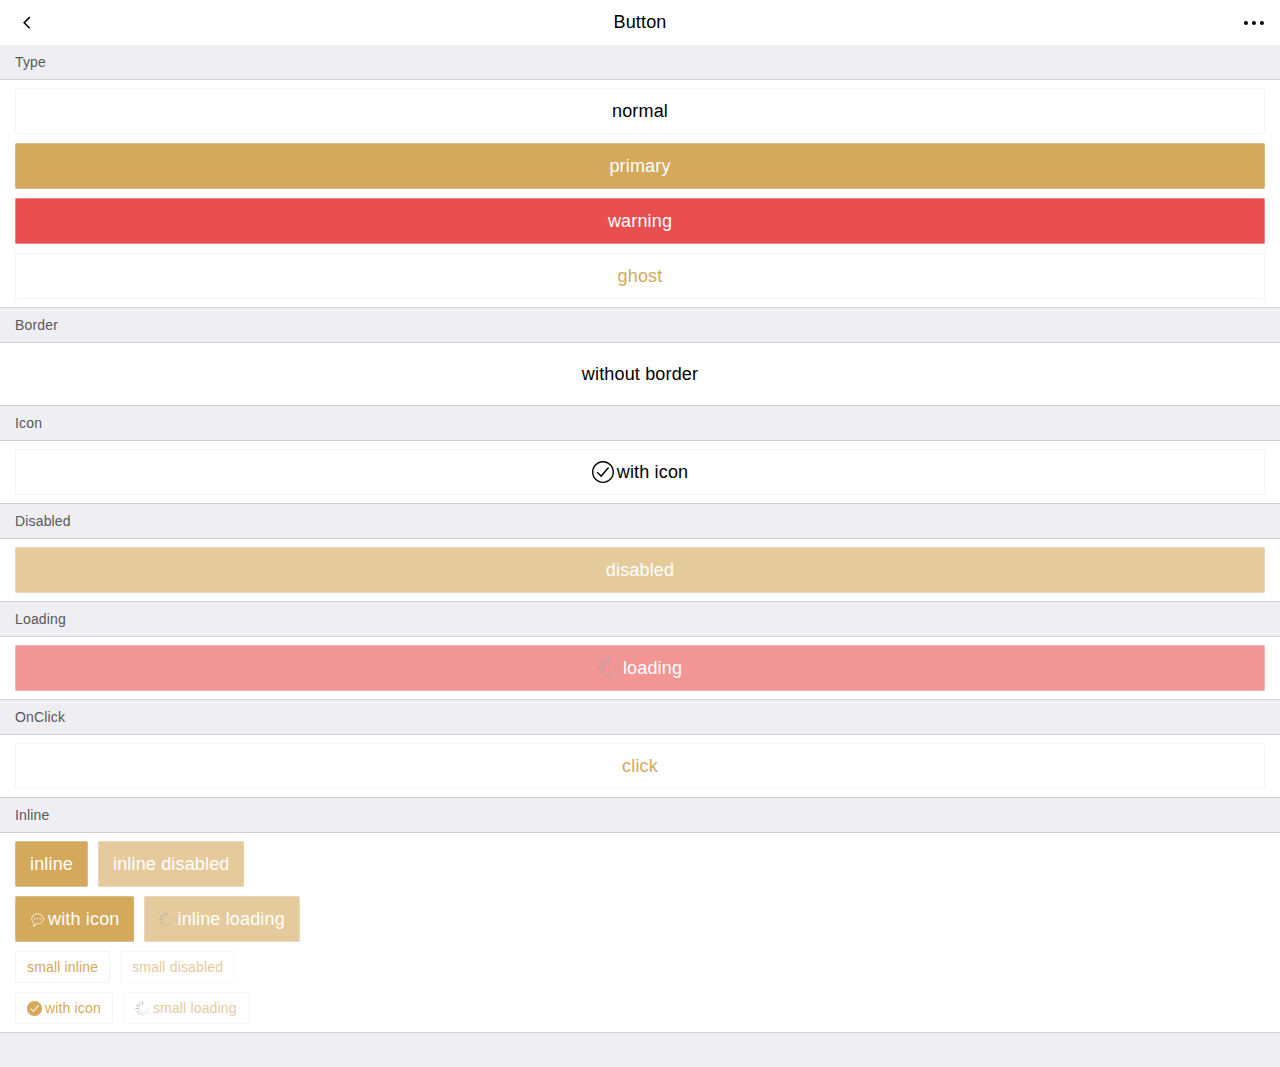
==== button.html @ b0b9eb9b "initial commit" ====
<!doctype html>
<html lang="en">
<head>
    <meta charset="UTF-8">
    <meta name="viewport"
          content="width=device-width,user-scalable=no,initial-scale=1,maximum-scale=1,minimum-scale=1,viewport-fit=cover">
    <meta http-equiv="X-UA-Compatible" content="ie=edge">
    <title>Document</title>
<link href="css/commons-1.0.css" rel="stylesheet"></head>
<body>
<div id="root"></div>
<script type="text/javascript" src="js/commons-1.0.js"></script><script type="text/javascript" src="js/button-1.0.js"></script></body>
</html>
---- css/commons-1.0.css ----
.btn-ghost.btn-active:before,.btn-ghost:before,.btn-primary.btn-active:before,.btn-primary:before,.btn-warning.btn-active:before,.btn-warning:before,.btn.btn-border:before{content:"";position:absolute;left:0;transform:scaleY(.5);-ms-transform:scaleY(.5);-moz-transform:scaleY(.5);-webkit-transform:scaleY(.5);-o-transform:scaleY(.5)}.btn{position:relative;display:block;-webkit-border-radius:2px;-moz-border-radius:2px;-ms-border-radius:2px;-o-border-radius:2px;border-radius:2px;height:46px;line-height:46px;font-size:18px;text-align:center;overflow:hidden;text-overflow:ellipsis;white-space:nowrap;color:#000;background-color:#fff;user-select:none;-webkit-user-select:none;-moz-user-select:none;-ms-user-select:none;-webkit-transition:background-color .36s cubic-bezier(.1,.09,.1,1);-moz-transition:background-color .36s cubic-bezier(.1,.09,.1,1);-o-transition:background-color .36s cubic-bezier(.1,.09,.1,1);transition:background-color .36s cubic-bezier(.1,.09,.1,1)}.btn,.btn.btn-border:before{-webkit-box-sizing:border-box;-moz-box-sizing:border-box;box-sizing:border-box}.btn.btn-border:before{top:0;width:200%;height:200%;border:1px solid #e0e0e0;-webkit-border-radius:2px;-moz-border-radius:2px;-ms-border-radius:2px;-o-border-radius:2px;border-radius:2px;transform:scale(.5);-ms-transform:scale(.5);-moz-transform:scale(.5);-webkit-transform:scale(.5);-o-transform:scale(.5);-webkit-transform-origin:0 0;-ms-transform-origin:0 0;transform-origin:0 0;pointer-events:none}.btn.btn-active{border-color:#e0e0e0;color:#000;background-color:#e0e0e0}.btn.btn-disabled{-webkit-opacity:.6;-moz-opacity:.6;opacity:.6;filter:alpha(opacity=60)}.btn.btn-icon,.btn.btn-loading{display:-webkit-box;display:-webkit-flex;display:-ms-flexbox;display:flex;-webkit-box-pack:center;-webkit-justify-content:center;-ms-flex-pack:center;justify-content:center;-webkit-align-items:center;-moz-align-items:center;-ms-align-items:center;-o-align-items:center;align-items:center}.btn.btn-icon .icon,.btn.btn-loading .icon{margin-right:3px}.btn.btn-icon .icon-loading,.btn.btn-loading .icon-loading{color:#000}.btn.btn-inline{padding:0 15px}.btn.btn-inline,.btn.btn-inline.btn-icon,.btn.btn-inline.btn-loading{display:-webkit-inline-box;display:-moz-inline-box;display:-ms-inline-flexbox;display:-webkit-inline-flex;display:inline-flex}.btn.btn-inline.btn-small{padding:0 12px;height:32px;line-height:32px;font-size:14px}.btn-primary{color:#fff;background-color:#d4a95b}.btn-primary:before{top:0;width:200%;height:200%;border:1px solid #d4a95b;-webkit-border-radius:2px;-moz-border-radius:2px;-ms-border-radius:2px;-o-border-radius:2px;border-radius:2px;transform:scale(.5);-ms-transform:scale(.5);-moz-transform:scale(.5);-webkit-transform:scale(.5);-o-transform:scale(.5);-webkit-transform-origin:0 0;-ms-transform-origin:0 0;transform-origin:0 0;-webkit-box-sizing:border-box;-moz-box-sizing:border-box;box-sizing:border-box;pointer-events:none}.btn-primary.btn-active{color:#fff;background-color:#e1c28b}.btn-primary.btn-active:before{top:0;width:200%;height:200%;border:1px solid #e1c28b;-webkit-border-radius:2px;-moz-border-radius:2px;-ms-border-radius:2px;-o-border-radius:2px;border-radius:2px;transform:scale(.5);-ms-transform:scale(.5);-moz-transform:scale(.5);-webkit-transform:scale(.5);-o-transform:scale(.5);-webkit-transform-origin:0 0;-ms-transform-origin:0 0;transform-origin:0 0;-webkit-box-sizing:border-box;-moz-box-sizing:border-box;box-sizing:border-box;pointer-events:none}.btn-primary.btn-loading .icon-loading{color:#fff}.btn-warning{color:#fff;background-color:#e94f4f}.btn-warning:before{top:0;width:200%;height:200%;border:1px solid #e94f4f;-webkit-border-radius:2px;-moz-border-radius:2px;-ms-border-radius:2px;-o-border-radius:2px;border-radius:2px;transform:scale(.5);-ms-transform:scale(.5);-moz-transform:scale(.5);-webkit-transform:scale(.5);-o-transform:scale(.5);-webkit-transform-origin:0 0;-ms-transform-origin:0 0;transform-origin:0 0;-webkit-box-sizing:border-box;-moz-box-sizing:border-box;box-sizing:border-box;pointer-events:none}.btn-warning.btn-active{color:#fff;background-color:#f08585}.btn-warning.btn-active:before{top:0;width:200%;height:200%;border:1px solid #f08585;-webkit-border-radius:2px;-moz-border-radius:2px;-ms-border-radius:2px;-o-border-radius:2px;border-radius:2px;transform:scale(.5);-ms-transform:scale(.5);-moz-transform:scale(.5);-webkit-transform:scale(.5);-o-transform:scale(.5);-webkit-transform-origin:0 0;-ms-transform-origin:0 0;transform-origin:0 0;-webkit-box-sizing:border-box;-moz-box-sizing:border-box;box-sizing:border-box;pointer-events:none}.btn-warning.btn-loading .icon-loading{color:#fff}.btn-ghost{color:#d4a95b;background-color:transparent}.btn-ghost:before{top:0;width:200%;height:200%;border:1px solid #d4a95b;-webkit-border-radius:2px;-moz-border-radius:2px;-ms-border-radius:2px;-o-border-radius:2px;border-radius:2px;transform:scale(.5);-ms-transform:scale(.5);-moz-transform:scale(.5);-webkit-transform:scale(.5);-o-transform:scale(.5);-webkit-transform-origin:0 0;-ms-transform-origin:0 0;transform-origin:0 0;-webkit-box-sizing:border-box;-moz-box-sizing:border-box;box-sizing:border-box;pointer-events:none}.btn-ghost.btn-active{color:#e1c28b;background-color:transparent}.btn-ghost.btn-active:before{top:0;width:200%;height:200%;border:1px solid #e1c28b;-webkit-border-radius:2px;-moz-border-radius:2px;-ms-border-radius:2px;-o-border-radius:2px;border-radius:2px;transform:scale(.5);-ms-transform:scale(.5);-moz-transform:scale(.5);-webkit-transform:scale(.5);-o-transform:scale(.5);-webkit-transform-origin:0 0;-ms-transform-origin:0 0;transform-origin:0 0;-webkit-box-sizing:border-box;-moz-box-sizing:border-box;box-sizing:border-box;pointer-events:none}.btn-ghost.btn-loading .icon-loading{color:#d4a95b}.icon{fill:currentColor}.icon-loading1{-webkit-animation:cirle-anim .8s linear infinite;-moz-animation:cirle-anim .8s linear infinite;-o-animation:cirle-anim .8s linear infinite;-ms-animation:cirle-anim .8s linear infinite;animation:cirle-anim .8s linear infinite}@-webkit-keyframes cirle-anim{to{transform:rotate(1turn)}}@-moz-keyframes cirle-anim{to{transform:rotate(1turn)}}@-o-keyframes cirle-anim{to{transform:rotate(1turn)}}@keyframes cirle-anim{to{transform:rotate(1turn)}}.icon-loading2{fill:#444;stroke:#69717d}.icon-xxs{width:15px;height:15px}.icon-xs{width:18px;height:18px}.icon-sm{width:20px;height:20px}.icon-md{width:22px;height:22px}.icon-lg{width:30px;height:30px}.wing-blank{padding:0 10px}.wing-blank.wing-blank-sm{padding:0 5px}.wing-blank.wing-blank-md{padding:0 10px}.wing-blank.wing-blank-lg{padding:0 15px}.white-space{height:9px}.white-space.white-space-xs{height:3px}.white-space.white-space-sm{height:6px}.white-space.white-space-md{height:9px}.white-space.white-space-lg{height:15px}.white-space.white-space-xl{height:21px}.navbar,.navbar-left,.navbar-right,.navbar-title{display:-webkit-box;display:-webkit-flex;display:-ms-flexbox;display:flex}.navbar{height:45px}.navbar .navbar-left,.navbar .navbar-right,.navbar .navbar-title{-webkit-box-flex:1;-webkit-flex:1;-ms-flex:1;flex:1;overflow:hidden;text-overflow:ellipsis;white-space:nowrap;-webkit-align-items:center;-moz-align-items:center;-ms-align-items:center;-o-align-items:center;align-items:center}.navbar .navbar-left,.navbar .navbar-right{font-size:15px}.navbar .navbar-left{padding-left:15px}.navbar .navbar-title{-webkit-box-pack:center;-webkit-justify-content:center;-ms-flex-pack:center;justify-content:center;font-size:18px}.navbar .navbar-right{padding-right:15px;-webkit-box-pack:end;-webkit-justify-content:flex-end;-ms-flex-pack:end;justify-content:flex-end}.navbar-light{background-color:#fff;color:#000}.navbar-dark{background-color:#d4a95b;color:#fff}.list .list-body .list-item .list-item-inline:after,.list .list-body .list-item:last-child .list-item-inline:after,.list .list-body:after,.list .list-body:before{content:"";position:absolute;left:0;transform:scaleY(.5);-ms-transform:scaleY(.5);-moz-transform:scaleY(.5);-webkit-transform:scaleY(.5);-o-transform:scaleY(.5)}.list .list-footer,.list .list-header{padding:0 15px;height:34px;line-height:34px;font-size:14px;text-align:left;color:#57575b}.list .list-body{position:relative;background-color:#fff}.list .list-body:before{top:0;bottom:auto}.list .list-body:after,.list .list-body:before{background-color:#a7a7aa;display:block;z-index:1;right:auto;width:100%;height:1px;-webkit-transform-origin:0 0;-ms-transform-origin:0 0;transform-origin:0 0}.list .list-body:after{top:auto;bottom:0}.list .list-body .list-item{padding-left:15px;min-height:42px;-webkit-transition:background-color .36s cubic-bezier(.1,.09,.1,1);-moz-transition:background-color .36s cubic-bezier(.1,.09,.1,1);-o-transition:background-color .36s cubic-bezier(.1,.09,.1,1);transition:background-color .36s cubic-bezier(.1,.09,.1,1)}.list .list-body .list-item,.list .list-body .list-item .list-item-icon,.list .list-body .list-item .list-item-inline,.list .list-body .list-item .list-item-thumb{display:-webkit-box;display:-webkit-flex;display:-ms-flexbox;display:flex}.list .list-body .list-item .list-item-icon,.list .list-body .list-item .list-item-thumb{-webkit-align-items:center;-moz-align-items:center;-ms-align-items:center;-o-align-items:center;align-items:center;margin-right:15px;vertical-align:middle}.list .list-body .list-item .list-item-thumb img{width:22px;height:22px}.list .list-body .list-item .list-item-inline{position:relative;-webkit-box-flex:1;-webkit-flex:1;-ms-flex:1;flex:1;-webkit-align-items:center;-moz-align-items:center;-ms-align-items:center;-o-align-items:center;align-items:center;padding-right:15px}.list .list-body .list-item .list-item-inline:after{background-color:#a7a7aa;display:block;z-index:1;top:auto;right:auto;bottom:0;width:100%;height:1px;-webkit-transform-origin:0 0;-ms-transform-origin:0 0;transform-origin:0 0}.list .list-body .list-item .list-item-inline .list-item-content,.list .list-body .list-item .list-item-inline .list-item-extra{display:-webkit-box;display:-webkit-flex;display:-ms-flexbox;display:flex;-webkit-box-flex:1;-webkit-flex:1;-ms-flex:1;flex:1;-webkit-align-items:center;-moz-align-items:center;-ms-align-items:center;-o-align-items:center;align-items:center;padding:6px 0;width:0;overflow:hidden;text-overflow:ellipsis;white-space:nowrap}.list .list-body .list-item .list-item-inline .list-item-extra{-webkit-box-pack:end;-webkit-justify-content:flex-end;-ms-flex-pack:end;justify-content:flex-end;color:#888}.list .list-body .list-item .list-item-inline.list-item-wrap .list-item-content,.list .list-body .list-item .list-item-inline.list-item-wrap .list-item-extra{padding:12px 0;white-space:normal}.list .list-body .list-item:last-child .list-item-inline:after{background-color:transparent;display:block;z-index:1;top:auto;right:auto;bottom:0;width:100%;height:1px;-webkit-transform-origin:0 0;-ms-transform-origin:0 0;transform-origin:0 0}.list .list-body .list-item.list-item-active{background-color:#e0e0e0}.search-bar{position:relative;z-index:3;display:-webkit-box;display:-webkit-flex;display:-ms-flexbox;display:flex;-webkit-align-items:center;-moz-align-items:center;-ms-align-items:center;-o-align-items:center;align-items:center;padding:0 15px;width:100%;height:44px;overflow:hidden;-webkit-box-sizing:border-box;-moz-box-sizing:border-box;box-sizing:border-box;-webkit-transition:background-color .36s cubic-bezier(.1,.09,.1,1);-moz-transition:background-color .36s cubic-bezier(.1,.09,.1,1);-o-transition:background-color .36s cubic-bezier(.1,.09,.1,1);transition:background-color .36s cubic-bezier(.1,.09,.1,1)}.search-bar.search-bar-active.search-bar-alpha{background-color:hsla(0,0%,100%,.7)}.search-bar.search-bar-blur{backdrop-filter:blur(4px);-webkit-backdrop-filter:blur(4px)}.search-bar.search-bar-disabled{-webkit-opacity:.6;-moz-opacity:.6;opacity:.6;filter:alpha(opacity=60)}.search-bar .search-bar-input{position:relative;-webkit-box-flex:1;-webkit-flex:1;-ms-flex:1;flex:1;-webkit-border-radius:5px;-moz-border-radius:5px;-ms-border-radius:5px;-o-border-radius:5px;border-radius:5px;height:32px;line-height:32px;background-color:#e5e6e9;-webkit-transition:background-color .36s cubic-bezier(.1,.09,.1,1);-moz-transition:background-color .36s cubic-bezier(.1,.09,.1,1);-o-transition:background-color .36s cubic-bezier(.1,.09,.1,1);transition:background-color .36s cubic-bezier(.1,.09,.1,1)}.search-bar .search-bar-input.search-bar-input-active{background-color:#fff}.search-bar .search-bar-input .search-bar-clear,.search-bar .search-bar-input .search-bar-icon{position:absolute;top:0;padding:0 4px;height:100%}.search-bar .search-bar-input .search-bar-icon{left:0}.search-bar .search-bar-input .search-bar-clear{right:0}.search-bar .search-bar-input .search-bar-value{position:absolute;top:0;left:0;padding:0 26px;width:100%;height:100%;background:none}.search-bar .search-bar-input .search-bar-value::placeholder{font-size:15px;text-align:left;color:#8d8c91;background:none}.search-bar .search-bar-input .search-bar-value::-webkit-search-cancel-button{-webkit-appearance:none}.search-bar .search-bar-input .search-bar-clear{transform:scale(0);-ms-transform:scale(0);-moz-transform:scale(0);-webkit-transform:scale(0);-o-transform:scale(0);-webkit-transition:transform .36s cubic-bezier(.1,.09,.1,1);-moz-transition:transform .36s cubic-bezier(.1,.09,.1,1);-o-transition:transform .36s cubic-bezier(.1,.09,.1,1);transition:transform .36s cubic-bezier(.1,.09,.1,1)}.search-bar .search-bar-input .search-bar-clear.search-bar-clear-show{transform:none;-ms-transform:none;-moz-transform:none;-webkit-transform:none;-o-transform:none}.search-bar .search-bar-cancel{margin-left:15px;height:32px;line-height:32px;font-size:17px;-webkit-opacity:0;-moz-opacity:0;opacity:0;filter:alpha(opacity=0);transform:scale(.9);-ms-transform:scale(.9);-moz-transform:scale(.9);-webkit-transform:scale(.9);-o-transform:scale(.9)}.search-bar .search-bar-cancel.search-bar-cancel-show{-webkit-opacity:1;-moz-opacity:1;opacity:1;filter:alpha(opacity=100)}.search-bar .search-bar-cancel.search-bar-cancel-animate{-webkit-transition:margin-right .36s cubic-bezier(.1,.09,.1,1),opacity .36s cubic-bezier(.1,.09,.1,1),transform .36s cubic-bezier(.1,.09,.1,1);-moz-transition:margin-right .36s cubic-bezier(.1,.09,.1,1),opacity .36s cubic-bezier(.1,.09,.1,1),transform .36s cubic-bezier(.1,.09,.1,1);-o-transition:margin-right .36s cubic-bezier(.1,.09,.1,1),opacity .36s cubic-bezier(.1,.09,.1,1),transform .36s cubic-bezier(.1,.09,.1,1);transition:margin-right .36s cubic-bezier(.1,.09,.1,1),opacity .36s cubic-bezier(.1,.09,.1,1),transform .36s cubic-bezier(.1,.09,.1,1)}.search-bar .search-bar-cancel.search-bar-cancel-active{transform:scale(1);-ms-transform:scale(1);-moz-transform:scale(1);-webkit-transform:scale(1);-o-transform:scale(1);-webkit-opacity:.4;-moz-opacity:.4;opacity:.4;filter:alpha(opacity=40)}.badge{display:inline-block;line-height:0}.badge.badge-corner{position:relative}.badge .badge-num{position:relative;top:auto;display:block;z-index:1;padding:2px 4px;-webkit-border-radius:10px;-moz-border-radius:10px;-ms-border-radius:10px;-o-border-radius:10px;border-radius:10px;min-width:12px;height:16px;line-height:16px;text-align:center;color:#fff;box-shadow:0 0 1px #333}.badge .badge-num.badge-num-dot{transform:scale(.5);-ms-transform:scale(.5);-moz-transform:scale(.5);-webkit-transform:scale(.5);-o-transform:scale(.5)}.badge .badge-num.badge-num-corner{position:absolute;top:0;right:0;padding:2px 4px;-webkit-border-radius:9px;-moz-border-radius:9px;-ms-border-radius:9px;-o-border-radius:9px;border-radius:9px;min-width:8px;height:12px;line-height:12px;transform:translate(50%,-50%);-ms-transform:translate(50%,-50%);-moz-transform:translate(50%,-50%);-webkit-transform:translate(50%,-50%);-o-transform:translate(50%,-50%)}.badge .badge-num.badge-num-corner.badge-num-dot{transform:translate(50%,-50%) scale(.5);-ms-transform:translate(50%,-50%) scale(.5);-moz-transform:translate(50%,-50%) scale(.5);-webkit-transform:translate(50%,-50%) scale(.5);-o-transform:translate(50%,-50%) scale(.5)}

/*! normalize.css v8.0.1 | MIT License | github.com/necolas/normalize.css */html{line-height:1.15;-webkit-text-size-adjust:100%}body{margin:0}main{display:block}h1{font-size:2em;margin:.67em 0}hr{box-sizing:content-box;height:0;overflow:visible}pre{font-family:monospace,monospace;font-size:1em}a{background-color:transparent}abbr[title]{border-bottom:none;text-decoration:underline;text-decoration:underline dotted}b,strong{font-weight:bolder}code,kbd,samp{font-family:monospace,monospace;font-size:1em}small{font-size:80%}sub,sup{font-size:75%;line-height:0;position:relative;vertical-align:baseline}sub{bottom:-.25em}sup{top:-.5em}img{border-style:none}button,input,optgroup,select,textarea{font-family:inherit;font-size:100%;line-height:1.15;margin:0}button,input{overflow:visible}button,select{text-transform:none;margin:0;padding:0;border:1px solid transparent;outline:none}[type=button],[type=reset],[type=submit],button{-webkit-appearance:button}[type=button]::-moz-focus-inner,[type=reset]::-moz-focus-inner,[type=submit]::-moz-focus-inner,button::-moz-focus-inner{border-style:none;padding:0}[type=button]:-moz-focusring,[type=reset]:-moz-focusring,[type=submit]:-moz-focusring,button:-moz-focusring{outline:1px dotted ButtonText}fieldset{padding:.35em .75em .625em}legend{box-sizing:border-box;color:inherit;display:table;max-width:100%;padding:0;white-space:normal}progress{vertical-align:baseline}textarea{overflow:auto}[type=checkbox],[type=radio]{box-sizing:border-box;padding:0}[type=number]::-webkit-inner-spin-button,[type=number]::-webkit-outer-spin-button{height:auto}[type=search]{-webkit-appearance:textfield;outline-offset:-2px}[type=search]::-webkit-search-decoration{-webkit-appearance:none}::-webkit-file-upload-button{-webkit-appearance:button;font:inherit}details{display:block}summary{display:list-item}[hidden],template{display:none}body{background-color:#efeff3;font-family:Helvetica,SF Pro SC,HanHei SC,SF Pro Text,Myriad Set Pro,SF Pro Icons,PingFang SC,Helvetica Neue,Arial,sans-serif;letter-spacing:.01em}a{text-decoration:none;color:#000}*,:after,:before{-webkit-tap-highlight-color:rgba(0,0,0,0)}:focus{outline:none}input{border:none}.body-fix{position:fixed;top:0;right:0;left:0;bottom:0;overflow:hidden}
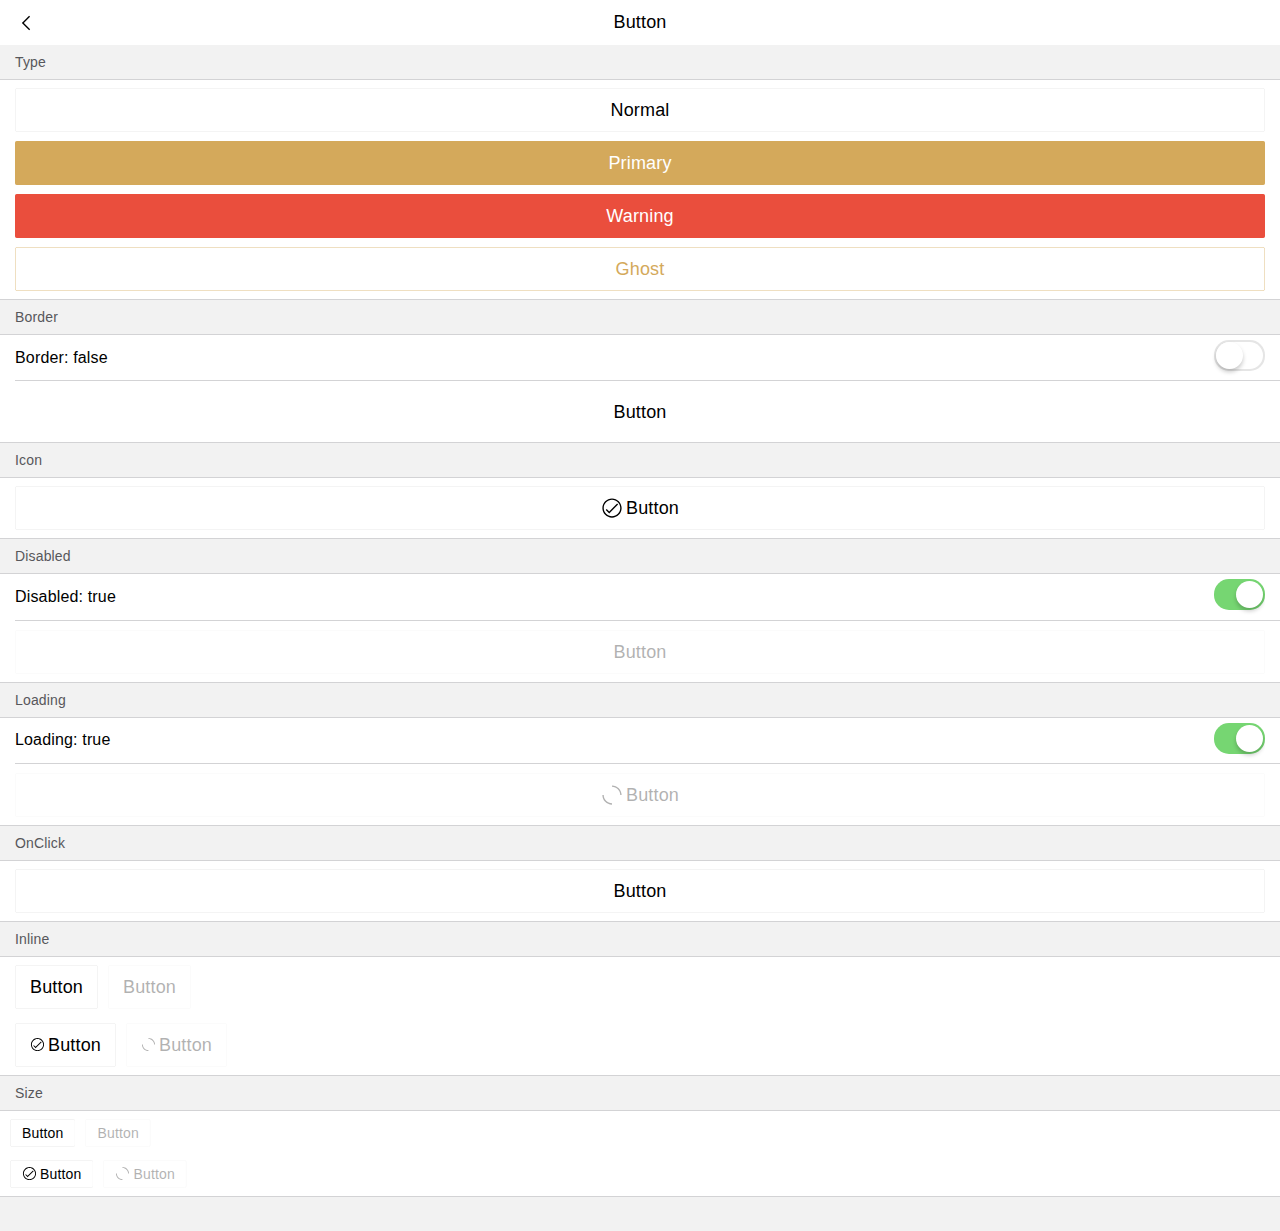
==== commit afecc343: "tabBar opmitize, tag opmitize" ====
--- a/button.html
+++ b/button.html
@@ -2,10 +2,8 @@
 <html lang="en">
 <head>
     <meta charset="UTF-8">
-    <meta name="viewport"
-          content="width=device-width,user-scalable=no,initial-scale=1,maximum-scale=1,minimum-scale=1,viewport-fit=cover">
-    <meta http-equiv="X-UA-Compatible" content="ie=edge">
-    <title>Document</title>
+    <meta name="viewport" content="width=device-width,user-scalable=no,initial-scale=1,maximum-scale=1,minimum-scale=1,viewport-fit=cover">
+    <title>Mobile Library</title>
 <link href="css/commons-1.0.css" rel="stylesheet"></head>
 <body>
 <div id="root"></div>
--- a/css/commons-1.0.css
+++ b/css/commons-1.0.css
@@ -1,3 +1,3 @@
-.btn-ghost.btn-active:before,.btn-ghost:before,.btn-primary.btn-active:before,.btn-primary:before,.btn-warning.btn-active:before,.btn-warning:before,.btn.btn-border:before{content:"";position:absolute;left:0;transform:scaleY(.5);-ms-transform:scaleY(.5);-moz-transform:scaleY(.5);-webkit-transform:scaleY(.5);-o-transform:scaleY(.5)}.btn{position:relative;display:block;-webkit-border-radius:2px;-moz-border-radius:2px;-ms-border-radius:2px;-o-border-radius:2px;border-radius:2px;height:46px;line-height:46px;font-size:18px;text-align:center;overflow:hidden;text-overflow:ellipsis;white-space:nowrap;color:#000;background-color:#fff;user-select:none;-webkit-user-select:none;-moz-user-select:none;-ms-user-select:none;-webkit-transition:background-color .36s cubic-bezier(.1,.09,.1,1);-moz-transition:background-color .36s cubic-bezier(.1,.09,.1,1);-o-transition:background-color .36s cubic-bezier(.1,.09,.1,1);transition:background-color .36s cubic-bezier(.1,.09,.1,1)}.btn,.btn.btn-border:before{-webkit-box-sizing:border-box;-moz-box-sizing:border-box;box-sizing:border-box}.btn.btn-border:before{top:0;width:200%;height:200%;border:1px solid #e0e0e0;-webkit-border-radius:2px;-moz-border-radius:2px;-ms-border-radius:2px;-o-border-radius:2px;border-radius:2px;transform:scale(.5);-ms-transform:scale(.5);-moz-transform:scale(.5);-webkit-transform:scale(.5);-o-transform:scale(.5);-webkit-transform-origin:0 0;-ms-transform-origin:0 0;transform-origin:0 0;pointer-events:none}.btn.btn-active{border-color:#e0e0e0;color:#000;background-color:#e0e0e0}.btn.btn-disabled{-webkit-opacity:.6;-moz-opacity:.6;opacity:.6;filter:alpha(opacity=60)}.btn.btn-icon,.btn.btn-loading{display:-webkit-box;display:-webkit-flex;display:-ms-flexbox;display:flex;-webkit-box-pack:center;-webkit-justify-content:center;-ms-flex-pack:center;justify-content:center;-webkit-align-items:center;-moz-align-items:center;-ms-align-items:center;-o-align-items:center;align-items:center}.btn.btn-icon .icon,.btn.btn-loading .icon{margin-right:3px}.btn.btn-icon .icon-loading,.btn.btn-loading .icon-loading{color:#000}.btn.btn-inline{padding:0 15px}.btn.btn-inline,.btn.btn-inline.btn-icon,.btn.btn-inline.btn-loading{display:-webkit-inline-box;display:-moz-inline-box;display:-ms-inline-flexbox;display:-webkit-inline-flex;display:inline-flex}.btn.btn-inline.btn-small{padding:0 12px;height:32px;line-height:32px;font-size:14px}.btn-primary{color:#fff;background-color:#d4a95b}.btn-primary:before{top:0;width:200%;height:200%;border:1px solid #d4a95b;-webkit-border-radius:2px;-moz-border-radius:2px;-ms-border-radius:2px;-o-border-radius:2px;border-radius:2px;transform:scale(.5);-ms-transform:scale(.5);-moz-transform:scale(.5);-webkit-transform:scale(.5);-o-transform:scale(.5);-webkit-transform-origin:0 0;-ms-transform-origin:0 0;transform-origin:0 0;-webkit-box-sizing:border-box;-moz-box-sizing:border-box;box-sizing:border-box;pointer-events:none}.btn-primary.btn-active{color:#fff;background-color:#e1c28b}.btn-primary.btn-active:before{top:0;width:200%;height:200%;border:1px solid #e1c28b;-webkit-border-radius:2px;-moz-border-radius:2px;-ms-border-radius:2px;-o-border-radius:2px;border-radius:2px;transform:scale(.5);-ms-transform:scale(.5);-moz-transform:scale(.5);-webkit-transform:scale(.5);-o-transform:scale(.5);-webkit-transform-origin:0 0;-ms-transform-origin:0 0;transform-origin:0 0;-webkit-box-sizing:border-box;-moz-box-sizing:border-box;box-sizing:border-box;pointer-events:none}.btn-primary.btn-loading .icon-loading{color:#fff}.btn-warning{color:#fff;background-color:#e94f4f}.btn-warning:before{top:0;width:200%;height:200%;border:1px solid #e94f4f;-webkit-border-radius:2px;-moz-border-radius:2px;-ms-border-radius:2px;-o-border-radius:2px;border-radius:2px;transform:scale(.5);-ms-transform:scale(.5);-moz-transform:scale(.5);-webkit-transform:scale(.5);-o-transform:scale(.5);-webkit-transform-origin:0 0;-ms-transform-origin:0 0;transform-origin:0 0;-webkit-box-sizing:border-box;-moz-box-sizing:border-box;box-sizing:border-box;pointer-events:none}.btn-warning.btn-active{color:#fff;background-color:#f08585}.btn-warning.btn-active:before{top:0;width:200%;height:200%;border:1px solid #f08585;-webkit-border-radius:2px;-moz-border-radius:2px;-ms-border-radius:2px;-o-border-radius:2px;border-radius:2px;transform:scale(.5);-ms-transform:scale(.5);-moz-transform:scale(.5);-webkit-transform:scale(.5);-o-transform:scale(.5);-webkit-transform-origin:0 0;-ms-transform-origin:0 0;transform-origin:0 0;-webkit-box-sizing:border-box;-moz-box-sizing:border-box;box-sizing:border-box;pointer-events:none}.btn-warning.btn-loading .icon-loading{color:#fff}.btn-ghost{color:#d4a95b;background-color:transparent}.btn-ghost:before{top:0;width:200%;height:200%;border:1px solid #d4a95b;-webkit-border-radius:2px;-moz-border-radius:2px;-ms-border-radius:2px;-o-border-radius:2px;border-radius:2px;transform:scale(.5);-ms-transform:scale(.5);-moz-transform:scale(.5);-webkit-transform:scale(.5);-o-transform:scale(.5);-webkit-transform-origin:0 0;-ms-transform-origin:0 0;transform-origin:0 0;-webkit-box-sizing:border-box;-moz-box-sizing:border-box;box-sizing:border-box;pointer-events:none}.btn-ghost.btn-active{color:#e1c28b;background-color:transparent}.btn-ghost.btn-active:before{top:0;width:200%;height:200%;border:1px solid #e1c28b;-webkit-border-radius:2px;-moz-border-radius:2px;-ms-border-radius:2px;-o-border-radius:2px;border-radius:2px;transform:scale(.5);-ms-transform:scale(.5);-moz-transform:scale(.5);-webkit-transform:scale(.5);-o-transform:scale(.5);-webkit-transform-origin:0 0;-ms-transform-origin:0 0;transform-origin:0 0;-webkit-box-sizing:border-box;-moz-box-sizing:border-box;box-sizing:border-box;pointer-events:none}.btn-ghost.btn-loading .icon-loading{color:#d4a95b}.icon{fill:currentColor}.icon-loading1{-webkit-animation:cirle-anim .8s linear infinite;-moz-animation:cirle-anim .8s linear infinite;-o-animation:cirle-anim .8s linear infinite;-ms-animation:cirle-anim .8s linear infinite;animation:cirle-anim .8s linear infinite}@-webkit-keyframes cirle-anim{to{transform:rotate(1turn)}}@-moz-keyframes cirle-anim{to{transform:rotate(1turn)}}@-o-keyframes cirle-anim{to{transform:rotate(1turn)}}@keyframes cirle-anim{to{transform:rotate(1turn)}}.icon-loading2{fill:#444;stroke:#69717d}.icon-xxs{width:15px;height:15px}.icon-xs{width:18px;height:18px}.icon-sm{width:20px;height:20px}.icon-md{width:22px;height:22px}.icon-lg{width:30px;height:30px}.wing-blank{padding:0 10px}.wing-blank.wing-blank-sm{padding:0 5px}.wing-blank.wing-blank-md{padding:0 10px}.wing-blank.wing-blank-lg{padding:0 15px}.white-space{height:9px}.white-space.white-space-xs{height:3px}.white-space.white-space-sm{height:6px}.white-space.white-space-md{height:9px}.white-space.white-space-lg{height:15px}.white-space.white-space-xl{height:21px}.navbar,.navbar-left,.navbar-right,.navbar-title{display:-webkit-box;display:-webkit-flex;display:-ms-flexbox;display:flex}.navbar{height:45px}.navbar .navbar-left,.navbar .navbar-right,.navbar .navbar-title{-webkit-box-flex:1;-webkit-flex:1;-ms-flex:1;flex:1;overflow:hidden;text-overflow:ellipsis;white-space:nowrap;-webkit-align-items:center;-moz-align-items:center;-ms-align-items:center;-o-align-items:center;align-items:center}.navbar .navbar-left,.navbar .navbar-right{font-size:15px}.navbar .navbar-left{padding-left:15px}.navbar .navbar-title{-webkit-box-pack:center;-webkit-justify-content:center;-ms-flex-pack:center;justify-content:center;font-size:18px}.navbar .navbar-right{padding-right:15px;-webkit-box-pack:end;-webkit-justify-content:flex-end;-ms-flex-pack:end;justify-content:flex-end}.navbar-light{background-color:#fff;color:#000}.navbar-dark{background-color:#d4a95b;color:#fff}.list .list-body .list-item .list-item-inline:after,.list .list-body .list-item:last-child .list-item-inline:after,.list .list-body:after,.list .list-body:before{content:"";position:absolute;left:0;transform:scaleY(.5);-ms-transform:scaleY(.5);-moz-transform:scaleY(.5);-webkit-transform:scaleY(.5);-o-transform:scaleY(.5)}.list .list-footer,.list .list-header{padding:0 15px;height:34px;line-height:34px;font-size:14px;text-align:left;color:#57575b}.list .list-body{position:relative;background-color:#fff}.list .list-body:before{top:0;bottom:auto}.list .list-body:after,.list .list-body:before{background-color:#a7a7aa;display:block;z-index:1;right:auto;width:100%;height:1px;-webkit-transform-origin:0 0;-ms-transform-origin:0 0;transform-origin:0 0}.list .list-body:after{top:auto;bottom:0}.list .list-body .list-item{padding-left:15px;min-height:42px;-webkit-transition:background-color .36s cubic-bezier(.1,.09,.1,1);-moz-transition:background-color .36s cubic-bezier(.1,.09,.1,1);-o-transition:background-color .36s cubic-bezier(.1,.09,.1,1);transition:background-color .36s cubic-bezier(.1,.09,.1,1)}.list .list-body .list-item,.list .list-body .list-item .list-item-icon,.list .list-body .list-item .list-item-inline,.list .list-body .list-item .list-item-thumb{display:-webkit-box;display:-webkit-flex;display:-ms-flexbox;display:flex}.list .list-body .list-item .list-item-icon,.list .list-body .list-item .list-item-thumb{-webkit-align-items:center;-moz-align-items:center;-ms-align-items:center;-o-align-items:center;align-items:center;margin-right:15px;vertical-align:middle}.list .list-body .list-item .list-item-thumb img{width:22px;height:22px}.list .list-body .list-item .list-item-inline{position:relative;-webkit-box-flex:1;-webkit-flex:1;-ms-flex:1;flex:1;-webkit-align-items:center;-moz-align-items:center;-ms-align-items:center;-o-align-items:center;align-items:center;padding-right:15px}.list .list-body .list-item .list-item-inline:after{background-color:#a7a7aa;display:block;z-index:1;top:auto;right:auto;bottom:0;width:100%;height:1px;-webkit-transform-origin:0 0;-ms-transform-origin:0 0;transform-origin:0 0}.list .list-body .list-item .list-item-inline .list-item-content,.list .list-body .list-item .list-item-inline .list-item-extra{display:-webkit-box;display:-webkit-flex;display:-ms-flexbox;display:flex;-webkit-box-flex:1;-webkit-flex:1;-ms-flex:1;flex:1;-webkit-align-items:center;-moz-align-items:center;-ms-align-items:center;-o-align-items:center;align-items:center;padding:6px 0;width:0;overflow:hidden;text-overflow:ellipsis;white-space:nowrap}.list .list-body .list-item .list-item-inline .list-item-extra{-webkit-box-pack:end;-webkit-justify-content:flex-end;-ms-flex-pack:end;justify-content:flex-end;color:#888}.list .list-body .list-item .list-item-inline.list-item-wrap .list-item-content,.list .list-body .list-item .list-item-inline.list-item-wrap .list-item-extra{padding:12px 0;white-space:normal}.list .list-body .list-item:last-child .list-item-inline:after{background-color:transparent;display:block;z-index:1;top:auto;right:auto;bottom:0;width:100%;height:1px;-webkit-transform-origin:0 0;-ms-transform-origin:0 0;transform-origin:0 0}.list .list-body .list-item.list-item-active{background-color:#e0e0e0}.search-bar{position:relative;z-index:3;display:-webkit-box;display:-webkit-flex;display:-ms-flexbox;display:flex;-webkit-align-items:center;-moz-align-items:center;-ms-align-items:center;-o-align-items:center;align-items:center;padding:0 15px;width:100%;height:44px;overflow:hidden;-webkit-box-sizing:border-box;-moz-box-sizing:border-box;box-sizing:border-box;-webkit-transition:background-color .36s cubic-bezier(.1,.09,.1,1);-moz-transition:background-color .36s cubic-bezier(.1,.09,.1,1);-o-transition:background-color .36s cubic-bezier(.1,.09,.1,1);transition:background-color .36s cubic-bezier(.1,.09,.1,1)}.search-bar.search-bar-active.search-bar-alpha{background-color:hsla(0,0%,100%,.7)}.search-bar.search-bar-blur{backdrop-filter:blur(4px);-webkit-backdrop-filter:blur(4px)}.search-bar.search-bar-disabled{-webkit-opacity:.6;-moz-opacity:.6;opacity:.6;filter:alpha(opacity=60)}.search-bar .search-bar-input{position:relative;-webkit-box-flex:1;-webkit-flex:1;-ms-flex:1;flex:1;-webkit-border-radius:5px;-moz-border-radius:5px;-ms-border-radius:5px;-o-border-radius:5px;border-radius:5px;height:32px;line-height:32px;background-color:#e5e6e9;-webkit-transition:background-color .36s cubic-bezier(.1,.09,.1,1);-moz-transition:background-color .36s cubic-bezier(.1,.09,.1,1);-o-transition:background-color .36s cubic-bezier(.1,.09,.1,1);transition:background-color .36s cubic-bezier(.1,.09,.1,1)}.search-bar .search-bar-input.search-bar-input-active{background-color:#fff}.search-bar .search-bar-input .search-bar-clear,.search-bar .search-bar-input .search-bar-icon{position:absolute;top:0;padding:0 4px;height:100%}.search-bar .search-bar-input .search-bar-icon{left:0}.search-bar .search-bar-input .search-bar-clear{right:0}.search-bar .search-bar-input .search-bar-value{position:absolute;top:0;left:0;padding:0 26px;width:100%;height:100%;background:none}.search-bar .search-bar-input .search-bar-value::placeholder{font-size:15px;text-align:left;color:#8d8c91;background:none}.search-bar .search-bar-input .search-bar-value::-webkit-search-cancel-button{-webkit-appearance:none}.search-bar .search-bar-input .search-bar-clear{transform:scale(0);-ms-transform:scale(0);-moz-transform:scale(0);-webkit-transform:scale(0);-o-transform:scale(0);-webkit-transition:transform .36s cubic-bezier(.1,.09,.1,1);-moz-transition:transform .36s cubic-bezier(.1,.09,.1,1);-o-transition:transform .36s cubic-bezier(.1,.09,.1,1);transition:transform .36s cubic-bezier(.1,.09,.1,1)}.search-bar .search-bar-input .search-bar-clear.search-bar-clear-show{transform:none;-ms-transform:none;-moz-transform:none;-webkit-transform:none;-o-transform:none}.search-bar .search-bar-cancel{margin-left:15px;height:32px;line-height:32px;font-size:17px;-webkit-opacity:0;-moz-opacity:0;opacity:0;filter:alpha(opacity=0);transform:scale(.9);-ms-transform:scale(.9);-moz-transform:scale(.9);-webkit-transform:scale(.9);-o-transform:scale(.9)}.search-bar .search-bar-cancel.search-bar-cancel-show{-webkit-opacity:1;-moz-opacity:1;opacity:1;filter:alpha(opacity=100)}.search-bar .search-bar-cancel.search-bar-cancel-animate{-webkit-transition:margin-right .36s cubic-bezier(.1,.09,.1,1),opacity .36s cubic-bezier(.1,.09,.1,1),transform .36s cubic-bezier(.1,.09,.1,1);-moz-transition:margin-right .36s cubic-bezier(.1,.09,.1,1),opacity .36s cubic-bezier(.1,.09,.1,1),transform .36s cubic-bezier(.1,.09,.1,1);-o-transition:margin-right .36s cubic-bezier(.1,.09,.1,1),opacity .36s cubic-bezier(.1,.09,.1,1),transform .36s cubic-bezier(.1,.09,.1,1);transition:margin-right .36s cubic-bezier(.1,.09,.1,1),opacity .36s cubic-bezier(.1,.09,.1,1),transform .36s cubic-bezier(.1,.09,.1,1)}.search-bar .search-bar-cancel.search-bar-cancel-active{transform:scale(1);-ms-transform:scale(1);-moz-transform:scale(1);-webkit-transform:scale(1);-o-transform:scale(1);-webkit-opacity:.4;-moz-opacity:.4;opacity:.4;filter:alpha(opacity=40)}.badge{display:inline-block;line-height:0}.badge.badge-corner{position:relative}.badge .badge-num{position:relative;top:auto;display:block;z-index:1;padding:2px 4px;-webkit-border-radius:10px;-moz-border-radius:10px;-ms-border-radius:10px;-o-border-radius:10px;border-radius:10px;min-width:12px;height:16px;line-height:16px;text-align:center;color:#fff;box-shadow:0 0 1px #333}.badge .badge-num.badge-num-dot{transform:scale(.5);-ms-transform:scale(.5);-moz-transform:scale(.5);-webkit-transform:scale(.5);-o-transform:scale(.5)}.badge .badge-num.badge-num-corner{position:absolute;top:0;right:0;padding:2px 4px;-webkit-border-radius:9px;-moz-border-radius:9px;-ms-border-radius:9px;-o-border-radius:9px;border-radius:9px;min-width:8px;height:12px;line-height:12px;transform:translate(50%,-50%);-ms-transform:translate(50%,-50%);-moz-transform:translate(50%,-50%);-webkit-transform:translate(50%,-50%);-o-transform:translate(50%,-50%)}.badge .badge-num.badge-num-corner.badge-num-dot{transform:translate(50%,-50%) scale(.5);-ms-transform:translate(50%,-50%) scale(.5);-moz-transform:translate(50%,-50%) scale(.5);-webkit-transform:translate(50%,-50%) scale(.5);-o-transform:translate(50%,-50%) scale(.5)}
+.btn-ghost.btn-active:before,.btn-ghost.btn-border:before,.btn-primary.btn-active:before,.btn-primary.btn-border:before,.btn-warning.btn-active:before,.btn-warning.btn-border:before,.btn.btn-border:before{content:"";position:absolute;left:0;transform:scaleY(.5);-ms-transform:scaleY(.5);-moz-transform:scaleY(.5);-webkit-transform:scaleY(.5);-o-transform:scaleY(.5)}.btn{position:relative;display:block;-webkit-border-radius:2px;-moz-border-radius:2px;-ms-border-radius:2px;-o-border-radius:2px;border-radius:2px;height:44px;line-height:44px;font-size:18px;text-align:center;overflow:hidden;text-overflow:ellipsis;white-space:nowrap;color:#000;background-color:#fff;user-select:none;-webkit-user-select:none;-moz-user-select:none;-ms-user-select:none;-webkit-transition:all .18s cubic-bezier(.32,.08,.24,1);-moz-transition:all .18s cubic-bezier(.32,.08,.24,1);-o-transition:all .18s cubic-bezier(.32,.08,.24,1);transition:all .18s cubic-bezier(.32,.08,.24,1)}.btn,.btn.btn-border:before{-webkit-box-sizing:border-box;-moz-box-sizing:border-box;box-sizing:border-box}.btn.btn-border:before{top:0;width:200%;height:200%;border:1px solid #e0e0e0;-webkit-border-radius:4px;-moz-border-radius:4px;-ms-border-radius:4px;-o-border-radius:4px;border-radius:4px;transform:scale(.5);-ms-transform:scale(.5);-moz-transform:scale(.5);-webkit-transform:scale(.5);-o-transform:scale(.5);-webkit-transform-origin:0 0;-ms-transform-origin:0 0;transform-origin:0 0;pointer-events:none;-webkit-transition:border-color .18s cubic-bezier(.32,.08,.24,1);-moz-transition:border-color .18s cubic-bezier(.32,.08,.24,1);-o-transition:border-color .18s cubic-bezier(.32,.08,.24,1);transition:border-color .18s cubic-bezier(.32,.08,.24,1)}.btn.btn-active{border-color:#e0e0e0;color:#000;background-color:#e0e0e0}.btn.btn-disabled{-webkit-opacity:.3;-moz-opacity:.3;opacity:.3;filter:alpha(opacity=30)}.btn.btn-icon,.btn.btn-loading{display:-webkit-box;display:-webkit-flex;display:-ms-flexbox;display:flex;-webkit-box-pack:center;-webkit-justify-content:center;-ms-flex-pack:center;justify-content:center;-webkit-box-align:center;-webkit-align-items:center;-ms-flex-align:center;align-items:center}.btn.btn-icon .icon,.btn.btn-loading .icon{margin-right:3px}.btn.btn-icon .icon-loading,.btn.btn-loading .icon-loading{color:#000}.btn.btn-inline{display:inline-block;padding:0 15px}.btn.btn-inline.btn-small{padding:0 12px;height:28px;line-height:28px;font-size:14px}.btn.btn-inline.btn-icon,.btn.btn-inline.btn-loading{display:-webkit-inline-box;display:-moz-inline-box;display:-ms-inline-flexbox;display:-webkit-inline-flex;display:inline-flex;-webkit-box-pack:center;-webkit-justify-content:center;-ms-flex-pack:center;justify-content:center;-webkit-box-align:center;-webkit-align-items:center;-ms-flex-align:center;align-items:center}.btn-primary{color:#fff;background-color:#d4a95b}.btn-primary.btn-border:before{top:0;width:200%;height:200%;border:1px solid #d4a95b;-webkit-border-radius:4px;-moz-border-radius:4px;-ms-border-radius:4px;-o-border-radius:4px;border-radius:4px;transform:scale(.5);-ms-transform:scale(.5);-moz-transform:scale(.5);-webkit-transform:scale(.5);-o-transform:scale(.5);-webkit-transform-origin:0 0;-ms-transform-origin:0 0;transform-origin:0 0;-webkit-box-sizing:border-box;-moz-box-sizing:border-box;box-sizing:border-box;pointer-events:none;-webkit-transition:border-color .18s cubic-bezier(.32,.08,.24,1);-moz-transition:border-color .18s cubic-bezier(.32,.08,.24,1);-o-transition:border-color .18s cubic-bezier(.32,.08,.24,1);transition:border-color .18s cubic-bezier(.32,.08,.24,1)}.btn-primary.btn-active{color:#fff;background-color:#e1c28b}.btn-primary.btn-active:before{top:0;width:200%;height:200%;border:1px solid #e1c28b;-webkit-border-radius:4px;-moz-border-radius:4px;-ms-border-radius:4px;-o-border-radius:4px;border-radius:4px;transform:scale(.5);-ms-transform:scale(.5);-moz-transform:scale(.5);-webkit-transform:scale(.5);-o-transform:scale(.5);-webkit-transform-origin:0 0;-ms-transform-origin:0 0;transform-origin:0 0;-webkit-box-sizing:border-box;-moz-box-sizing:border-box;box-sizing:border-box;pointer-events:none;-webkit-transition:border-color .18s cubic-bezier(.32,.08,.24,1);-moz-transition:border-color .18s cubic-bezier(.32,.08,.24,1);-o-transition:border-color .18s cubic-bezier(.32,.08,.24,1);transition:border-color .18s cubic-bezier(.32,.08,.24,1)}.btn-primary.btn-loading .icon-loading{color:#fff}.btn-warning{color:#fff;background-color:#ea4e3d}.btn-warning.btn-border:before{top:0;width:200%;height:200%;border:1px solid #ea4e3d;-webkit-border-radius:4px;-moz-border-radius:4px;-ms-border-radius:4px;-o-border-radius:4px;border-radius:4px;transform:scale(.5);-ms-transform:scale(.5);-moz-transform:scale(.5);-webkit-transform:scale(.5);-o-transform:scale(.5);-webkit-transform-origin:0 0;-ms-transform-origin:0 0;transform-origin:0 0;-webkit-box-sizing:border-box;-moz-box-sizing:border-box;box-sizing:border-box;pointer-events:none;-webkit-transition:border-color .18s cubic-bezier(.32,.08,.24,1);-moz-transition:border-color .18s cubic-bezier(.32,.08,.24,1);-o-transition:border-color .18s cubic-bezier(.32,.08,.24,1);transition:border-color .18s cubic-bezier(.32,.08,.24,1)}.btn-warning.btn-active{color:#fff;background-color:#f08074}.btn-warning.btn-active:before{top:0;width:200%;height:200%;border:1px solid #f08074;-webkit-border-radius:4px;-moz-border-radius:4px;-ms-border-radius:4px;-o-border-radius:4px;border-radius:4px;transform:scale(.5);-ms-transform:scale(.5);-moz-transform:scale(.5);-webkit-transform:scale(.5);-o-transform:scale(.5);-webkit-transform-origin:0 0;-ms-transform-origin:0 0;transform-origin:0 0;-webkit-box-sizing:border-box;-moz-box-sizing:border-box;box-sizing:border-box;pointer-events:none;-webkit-transition:border-color .18s cubic-bezier(.32,.08,.24,1);-moz-transition:border-color .18s cubic-bezier(.32,.08,.24,1);-o-transition:border-color .18s cubic-bezier(.32,.08,.24,1);transition:border-color .18s cubic-bezier(.32,.08,.24,1)}.btn-warning.btn-loading .icon-loading{color:#fff}.btn-ghost{color:#d4a95b;background-color:transparent}.btn-ghost.btn-border:before{top:0;width:200%;height:200%;border:1px solid #d4a95b;-webkit-border-radius:4px;-moz-border-radius:4px;-ms-border-radius:4px;-o-border-radius:4px;border-radius:4px;transform:scale(.5);-ms-transform:scale(.5);-moz-transform:scale(.5);-webkit-transform:scale(.5);-o-transform:scale(.5);-webkit-transform-origin:0 0;-ms-transform-origin:0 0;transform-origin:0 0;-webkit-box-sizing:border-box;-moz-box-sizing:border-box;box-sizing:border-box;pointer-events:none;-webkit-transition:border-color .18s cubic-bezier(.32,.08,.24,1);-moz-transition:border-color .18s cubic-bezier(.32,.08,.24,1);-o-transition:border-color .18s cubic-bezier(.32,.08,.24,1);transition:border-color .18s cubic-bezier(.32,.08,.24,1)}.btn-ghost.btn-active{color:#e1c28b;background-color:transparent}.btn-ghost.btn-active:before{top:0;width:200%;height:200%;border:1px solid #e1c28b;-webkit-border-radius:4px;-moz-border-radius:4px;-ms-border-radius:4px;-o-border-radius:4px;border-radius:4px;transform:scale(.5);-ms-transform:scale(.5);-moz-transform:scale(.5);-webkit-transform:scale(.5);-o-transform:scale(.5);-webkit-transform-origin:0 0;-ms-transform-origin:0 0;transform-origin:0 0;-webkit-box-sizing:border-box;-moz-box-sizing:border-box;box-sizing:border-box;pointer-events:none;-webkit-transition:border-color .18s cubic-bezier(.32,.08,.24,1);-moz-transition:border-color .18s cubic-bezier(.32,.08,.24,1);-o-transition:border-color .18s cubic-bezier(.32,.08,.24,1);transition:border-color .18s cubic-bezier(.32,.08,.24,1)}.btn-ghost.btn-loading .icon-loading{color:#d4a95b}.icon{fill:currentColor}.icon-loading{-webkit-animation:cirle-anim .6s linear infinite;-moz-animation:cirle-anim .6s linear infinite;-o-animation:cirle-anim .6s linear infinite;-ms-animation:cirle-anim .6s linear infinite;animation:cirle-anim .6s linear infinite}@-webkit-keyframes cirle-anim{to{transform:rotate(1turn)}}@-moz-keyframes cirle-anim{to{transform:rotate(1turn)}}@-o-keyframes cirle-anim{to{transform:rotate(1turn)}}@keyframes cirle-anim{to{transform:rotate(1turn)}}.icon-xxs{width:15px;height:15px}.icon-xs{width:18px;height:18px}.icon-sm{width:20px;height:20px}.icon-md{width:22px;height:22px}.icon-lg{width:30px;height:30px}.wing-blank{padding:0 10px}.wing-blank.wing-blank-sm{padding:0 5px}.wing-blank.wing-blank-md{padding:0 10px}.wing-blank.wing-blank-lg{padding:0 15px}.white-space{height:9px}.white-space.white-space-xs{height:3px}.white-space.white-space-sm{height:6px}.white-space.white-space-md{height:9px}.white-space.white-space-lg{height:15px}.white-space.white-space-xl{height:21px}.navbar,.navbar-left,.navbar-right,.navbar-title{display:-webkit-box;display:-webkit-flex;display:-ms-flexbox;display:flex}.navbar{height:45px}.navbar.navbar-light{background-color:#fff;color:#000}.navbar.navbar-dark{background-color:#d4a95b;color:#fff}.navbar .navbar-left,.navbar .navbar-right,.navbar .navbar-title{-webkit-box-flex:1;-webkit-flex:1;-ms-flex:1;flex:1;overflow:hidden;text-overflow:ellipsis;white-space:nowrap;-webkit-box-align:center;-webkit-align-items:center;-ms-flex-align:center;align-items:center}.navbar .navbar-left,.navbar .navbar-right{font-size:15px}.navbar .navbar-left{padding-left:15px}.navbar .navbar-title{-webkit-box-pack:center;-webkit-justify-content:center;-ms-flex-pack:center;justify-content:center;font-size:18px}.navbar .navbar-right{padding-right:15px;-webkit-box-pack:end;-webkit-justify-content:flex-end;-ms-flex-pack:end;justify-content:flex-end}.list .list-body .list-item .list-item-inline:after,.list .list-body .list-item:last-child .list-item-inline:after,.list .list-body:after,.list .list-body:before{content:"";position:absolute;left:0;transform:scaleY(.5);-ms-transform:scaleY(.5);-moz-transform:scaleY(.5);-webkit-transform:scaleY(.5);-o-transform:scaleY(.5)}.list .list-footer,.list .list-header{padding:0 15px;height:34px;line-height:34px;font-size:14px;text-align:left;color:#57575b}.list .list-body{position:relative;background-color:#fff}.list .list-body:before{top:0;bottom:auto}.list .list-body:after,.list .list-body:before{background-color:#a7a7aa;display:block;z-index:1;right:auto;width:100%;height:1px;-webkit-transform-origin:0 0;-ms-transform-origin:0 0;transform-origin:0 0;-webkit-transition:none;-moz-transition:none;-o-transition:none;transition:none}.list .list-body:after{top:auto;bottom:0}.list .list-body .list-item{padding-left:15px;min-height:42px;-webkit-transition:background-color .18s cubic-bezier(.32,.08,.24,1);-moz-transition:background-color .18s cubic-bezier(.32,.08,.24,1);-o-transition:background-color .18s cubic-bezier(.32,.08,.24,1);transition:background-color .18s cubic-bezier(.32,.08,.24,1)}.list .list-body .list-item,.list .list-body .list-item .list-item-icon,.list .list-body .list-item .list-item-inline,.list .list-body .list-item .list-item-thumb{display:-webkit-box;display:-webkit-flex;display:-ms-flexbox;display:flex}.list .list-body .list-item .list-item-icon,.list .list-body .list-item .list-item-thumb{-webkit-box-align:center;-webkit-align-items:center;-ms-flex-align:center;align-items:center;margin-right:15px;vertical-align:middle}.list .list-body .list-item .list-item-thumb img{width:22px;height:22px}.list .list-body .list-item .list-item-inline{position:relative;-webkit-box-flex:1;-webkit-flex:1;-ms-flex:1;flex:1;-webkit-box-align:center;-webkit-align-items:center;-ms-flex-align:center;align-items:center;padding-right:15px}.list .list-body .list-item .list-item-inline:after{background-color:#a7a7aa;display:block;z-index:1;top:auto;right:auto;bottom:0;width:100%;height:1px;-webkit-transform-origin:0 0;-ms-transform-origin:0 0;transform-origin:0 0;-webkit-transition:none;-moz-transition:none;-o-transition:none;transition:none}.list .list-body .list-item .list-item-inline .list-item-content,.list .list-body .list-item .list-item-inline .list-item-extra{-webkit-box-flex:1;-webkit-flex:1;-ms-flex:1;flex:1;-webkit-box-align:center;-webkit-align-items:center;-ms-flex-align:center;align-items:center;padding:6px 0;width:0;overflow:hidden;text-overflow:ellipsis;white-space:nowrap}.list .list-body .list-item .list-item-inline .list-item-extra{text-align:right;color:#888}.list .list-body .list-item .list-item-inline.list-item-wrap .list-item-content,.list .list-body .list-item .list-item-inline.list-item-wrap .list-item-extra{padding:12px 0;white-space:normal}.list .list-body .list-item:last-child .list-item-inline:after{background-color:transparent;display:block;z-index:1;top:auto;right:auto;bottom:0;width:100%;height:1px;-webkit-transform-origin:0 0;-ms-transform-origin:0 0;transform-origin:0 0;-webkit-transition:none;-moz-transition:none;-o-transition:none;transition:none}.list .list-body .list-item.list-item-active{background-color:#e0e0e0}.search-bar{position:relative;z-index:3;display:-webkit-box;display:-webkit-flex;display:-ms-flexbox;display:flex;-webkit-box-align:center;-webkit-align-items:center;-ms-flex-align:center;align-items:center;padding:0 10px;width:100%;height:44px;overflow:hidden;-webkit-box-sizing:border-box;-moz-box-sizing:border-box;box-sizing:border-box}.search-bar.search-bar-animate .search-bar-input .move-bar{-webkit-transition:transform .36s cubic-bezier(.32,.08,.24,1),background-color .36s cubic-bezier(.32,.08,.24,1);-moz-transition:transform .36s cubic-bezier(.32,.08,.24,1),background-color .36s cubic-bezier(.32,.08,.24,1);-o-transition:transform .36s cubic-bezier(.32,.08,.24,1),background-color .36s cubic-bezier(.32,.08,.24,1);transition:transform .36s cubic-bezier(.32,.08,.24,1),background-color .36s cubic-bezier(.32,.08,.24,1)}.search-bar.search-bar-animate .search-bar-cancel{-webkit-transition:opacity .36s cubic-bezier(.32,.08,.24,1),transform .36s cubic-bezier(.32,.08,.24,1);-moz-transition:opacity .36s cubic-bezier(.32,.08,.24,1),transform .36s cubic-bezier(.32,.08,.24,1);-o-transition:opacity .36s cubic-bezier(.32,.08,.24,1),transform .36s cubic-bezier(.32,.08,.24,1);transition:opacity .36s cubic-bezier(.32,.08,.24,1),transform .36s cubic-bezier(.32,.08,.24,1)}.search-bar.search-bar-disabled{-webkit-opacity:.3;-moz-opacity:.3;opacity:.3;filter:alpha(opacity=30)}.search-bar .search-bar-input{position:relative;-webkit-box-flex:1;-webkit-flex:1;-ms-flex:1;flex:1;-webkit-border-radius:5px;-moz-border-radius:5px;-ms-border-radius:5px;-o-border-radius:5px;border-radius:5px;height:32px;line-height:32px;background-color:#e5e6e9;-webkit-transition:background-color .36s cubic-bezier(.32,.08,.24,1);-moz-transition:background-color .36s cubic-bezier(.32,.08,.24,1);-o-transition:background-color .36s cubic-bezier(.32,.08,.24,1);transition:background-color .36s cubic-bezier(.32,.08,.24,1)}.search-bar .search-bar-input.search-bar-input-active,.search-bar .search-bar-input.search-bar-input-active .move-bar{background-color:#f6f6f7}.search-bar .search-bar-input .move-bar,.search-bar .search-bar-input .search-bar-clear,.search-bar .search-bar-input .search-bar-icon,.search-bar .search-bar-input .search-bar-value{position:absolute;top:0;z-index:2;height:100%}.search-bar .search-bar-input .search-bar-clear,.search-bar .search-bar-input .search-bar-icon{padding:0 4px}.search-bar .search-bar-input .search-bar-icon{left:0}.search-bar .search-bar-input .search-bar-clear{right:0}.search-bar .search-bar-input .search-bar-value{left:0;padding:0 26px;width:100%;background:none}.search-bar .search-bar-input .search-bar-value::placeholder{font-size:15px;text-align:left;color:#8d8c91;background:none}.search-bar .search-bar-input .search-bar-value::-webkit-search-cancel-button{-webkit-appearance:none}.search-bar .search-bar-input .search-bar-clear{transform:scale(0);-ms-transform:scale(0);-moz-transform:scale(0);-webkit-transform:scale(0);-o-transform:scale(0)}.search-bar .search-bar-input .search-bar-clear.search-bar-clear-show{transform:none;-ms-transform:none;-moz-transform:none;-webkit-transform:none;-o-transform:none}.search-bar .search-bar-input .move-bar{right:0;z-index:1;-webkit-border-radius:5px;-moz-border-radius:5px;-ms-border-radius:5px;-o-border-radius:5px;border-radius:5px;background-color:#e5e6e9;-webkit-transition:background-color .36s cubic-bezier(.32,.08,.24,1);-moz-transition:background-color .36s cubic-bezier(.32,.08,.24,1);-o-transition:background-color .36s cubic-bezier(.32,.08,.24,1);transition:background-color .36s cubic-bezier(.32,.08,.24,1)}.search-bar .search-bar-cancel{margin-left:10px;height:32px;line-height:32px;font-size:17px;transform:translateX(5px);-ms-transform:translateX(5px);-moz-transform:translateX(5px);-webkit-transform:translateX(5px);-o-transform:translateX(5px);-webkit-opacity:0;-moz-opacity:0;opacity:0;filter:alpha(opacity=0)}.search-bar .search-bar-cancel.search-bar-cancel-show{-webkit-opacity:1;-moz-opacity:1;opacity:1;filter:alpha(opacity=100);transform:none;-ms-transform:none;-moz-transform:none;-webkit-transform:none;-o-transform:none}.search-bar .search-bar-cancel.search-bar-cancel-active{-webkit-opacity:.3;-moz-opacity:.3;opacity:.3;filter:alpha(opacity=30)}.badge{display:inline-block;line-height:0}.badge.badge-corner{position:relative}.badge .badge-num{position:relative;top:auto;display:block;z-index:1;padding:0 4px;-webkit-border-radius:10px;-moz-border-radius:10px;-ms-border-radius:10px;-o-border-radius:10px;border-radius:10px;min-width:12px;height:20px;line-height:20px;text-align:center;color:#fff;box-shadow:0 0 1px #333}.badge .badge-num.badge-num-dot{transform:scale(.5);-ms-transform:scale(.5);-moz-transform:scale(.5);-webkit-transform:scale(.5);-o-transform:scale(.5)}.badge .badge-num.badge-num-corner{position:absolute;top:0;right:0;padding:2px 4px;-webkit-border-radius:9px;-moz-border-radius:9px;-ms-border-radius:9px;-o-border-radius:9px;border-radius:9px;min-width:8px;height:12px;line-height:12px;transform:translate(50%,-50%);-ms-transform:translate(50%,-50%);-moz-transform:translate(50%,-50%);-webkit-transform:translate(50%,-50%);-o-transform:translate(50%,-50%)}.badge .badge-num.badge-num-corner.badge-num-dot{transform:translate(50%,-50%) scale(.5);-ms-transform:translate(50%,-50%) scale(.5);-moz-transform:translate(50%,-50%) scale(.5);-webkit-transform:translate(50%,-50%) scale(.5);-o-transform:translate(50%,-50%) scale(.5)}.switch{position:relative;width:51px;height:31px;-webkit-border-radius:15px;-moz-border-radius:15px;-ms-border-radius:15px;-o-border-radius:15px;border-radius:15px;background-color:#e5e5e5;-webkit-transition:background-color .36s cubic-bezier(.32,.08,.24,1);-moz-transition:background-color .36s cubic-bezier(.32,.08,.24,1);-o-transition:background-color .36s cubic-bezier(.32,.08,.24,1);transition:background-color .36s cubic-bezier(.32,.08,.24,1);-webkit-appearance:none;-moz-appearance:none;appearance:none}.switch:after,.switch:before{content:"";position:absolute;left:2px;top:2px}.switch:before{width:47px;-webkit-transition:transform .36s cubic-bezier(.32,.08,.24,1);-moz-transition:transform .36s cubic-bezier(.32,.08,.24,1);-o-transition:transform .36s cubic-bezier(.32,.08,.24,1);transition:transform .36s cubic-bezier(.32,.08,.24,1)}.switch:after,.switch:before{height:27px;-webkit-border-radius:15px;-moz-border-radius:15px;-ms-border-radius:15px;-o-border-radius:15px;border-radius:15px;background-color:#fff}.switch:after{z-index:1;display:block;width:27px;-webkit-box-shadow:0 3px 4px rgba(0,0,0,.21);box-shadow:0 3px 4px rgba(0,0,0,.21);-webkit-transition:transform .36s cubic-bezier(.4,.4,.25,1.35);-moz-transition:transform .36s cubic-bezier(.4,.4,.25,1.35);-o-transition:transform .36s cubic-bezier(.4,.4,.25,1.35);transition:transform .36s cubic-bezier(.4,.4,.25,1.35)}.switch:checked{background-color:#76d672}.switch:checked:before{transform:scale(0);-ms-transform:scale(0);-moz-transform:scale(0);-webkit-transform:scale(0);-o-transform:scale(0)}.switch:checked:after{transform:translateX(20px);-ms-transform:translateX(20px);-moz-transform:translateX(20px);-webkit-transform:translateX(20px);-o-transform:translateX(20px)}.switch:disabled{-webkit-opacity:.3;-moz-opacity:.3;opacity:.3;filter:alpha(opacity=30)}.drawer-wrapper .drawer{position:fixed;z-index:2;overflow:auto;overflow-scrolling:touch;-webkit-overflow-scrolling:touch;will-change:transform;background-color:#f2f2f2;-webkit-transition:transform .36s cubic-bezier(.32,.08,.24,1),border-left-color .36s cubic-bezier(.32,.08,.24,1);-moz-transition:transform .36s cubic-bezier(.32,.08,.24,1),border-left-color .36s cubic-bezier(.32,.08,.24,1);-o-transition:transform .36s cubic-bezier(.32,.08,.24,1),border-left-color .36s cubic-bezier(.32,.08,.24,1);transition:transform .36s cubic-bezier(.32,.08,.24,1),border-left-color .36s cubic-bezier(.32,.08,.24,1)}.drawer-wrapper .drawer .drawer-close{display:-webkit-box;display:-webkit-flex;display:-ms-flexbox;display:flex;-webkit-box-align:center;-webkit-align-items:center;-ms-flex-align:center;align-items:center;padding:0 15px;height:45px}.drawer-wrapper .drawer.drawer-left{top:0;left:0;bottom:0;transform:translateX(-100%);-ms-transform:translateX(-100%);-moz-transform:translateX(-100%);-webkit-transform:translateX(-100%);-o-transform:translateX(-100%);border-right:1px solid transparent}.drawer-wrapper .drawer.drawer-left .drawer-close{-webkit-box-pack:end;-webkit-justify-content:flex-end;-ms-flex-pack:end;justify-content:flex-end}.drawer-wrapper .drawer.drawer-right{top:0;right:0;bottom:0;transform:translateX(100%);-ms-transform:translateX(100%);-moz-transform:translateX(100%);-webkit-transform:translateX(100%);-o-transform:translateX(100%);border-left:1px solid transparent}.drawer-wrapper .drawer.drawer-up{top:0;left:0;right:0;transform:translateY(-100%);-ms-transform:translateY(-100%);-moz-transform:translateY(-100%);-webkit-transform:translateY(-100%);-o-transform:translateY(-100%);border-bottom:1px solid transparent}.drawer-wrapper .drawer.drawer-up .drawer-close{-webkit-box-pack:center;-webkit-justify-content:center;-ms-flex-pack:center;justify-content:center}.drawer-wrapper .drawer.drawer-down{bottom:0;left:0;right:0;transform:translateY(100%);-ms-transform:translateY(100%);-moz-transform:translateY(100%);-webkit-transform:translateY(100%);-o-transform:translateY(100%);border-top:1px solid transparent}.drawer-wrapper .drawer.drawer-down .drawer-close{-webkit-box-pack:center;-webkit-justify-content:center;-ms-flex-pack:center;justify-content:center}.drawer-wrapper .drawer-mask{position:fixed;top:0;left:0;right:0;bottom:0;z-index:1;-webkit-opacity:0;-moz-opacity:0;opacity:0;filter:alpha(opacity=0);visibility:hidden;background-color:#fff;-webkit-transition:opacity .36s cubic-bezier(.32,.08,.24,1),visibility 0s linear .36s;-moz-transition:opacity .36s cubic-bezier(.32,.08,.24,1),visibility 0s linear .36s;-o-transition:opacity .36s cubic-bezier(.32,.08,.24,1),visibility 0s linear .36s;transition:opacity .36s cubic-bezier(.32,.08,.24,1),visibility 0s linear .36s}.drawer-wrapper .drawer,.drawer-wrapper .drawer-content{will-change:transform;-webkit-transition:transform .36s cubic-bezier(.32,.08,.24,1);-moz-transition:transform .36s cubic-bezier(.32,.08,.24,1);-o-transition:transform .36s cubic-bezier(.32,.08,.24,1);transition:transform .36s cubic-bezier(.32,.08,.24,1)}.drawer-wrapper.drawer-wrapper-open .drawer{border-color:#e0e0e0;transform:none}.drawer-wrapper.drawer-wrapper-open .drawer-mask{visibility:visible;-webkit-opacity:.5;-moz-opacity:.5;opacity:.5;filter:alpha(opacity=50);-webkit-transition:visibility 0s linear,opacity .36s cubic-bezier(.32,.08,.24,1);-moz-transition:visibility 0s linear,opacity .36s cubic-bezier(.32,.08,.24,1);-o-transition:visibility 0s linear,opacity .36s cubic-bezier(.32,.08,.24,1);transition:visibility 0s linear,opacity .36s cubic-bezier(.32,.08,.24,1)}.drawer-wrapper.drawer-wrapper-open .drawer-content{position:fixed;top:0;left:0;bottom:0;right:0;overflow:auto;overflow-scrolling:touch;-webkit-overflow-scrolling:touch}.tag{position:relative;display:-webkit-inline-box;display:-moz-inline-box;display:-ms-inline-flexbox;display:-webkit-inline-flex;display:inline-flex;-webkit-box-align:center;-webkit-align-items:center;-ms-flex-align:center;align-items:center;padding:5px 12px;font-size:13px;color:#9d9da1;-webkit-transition:color .18s cubic-bezier(.32,.08,.24,1),background-color .18s cubic-bezier(.32,.08,.24,1);-moz-transition:color .18s cubic-bezier(.32,.08,.24,1),background-color .18s cubic-bezier(.32,.08,.24,1);-o-transition:color .18s cubic-bezier(.32,.08,.24,1),background-color .18s cubic-bezier(.32,.08,.24,1);transition:color .18s cubic-bezier(.32,.08,.24,1),background-color .18s cubic-bezier(.32,.08,.24,1)}.tag:after,.tag:before{position:absolute;top:-1px;right:-1px;bottom:-1px;left:-1px;content:"";-webkit-border-radius:2px;-moz-border-radius:2px;-ms-border-radius:2px;-o-border-radius:2px;border-radius:2px;-webkit-transition:transform .18s cubic-bezier(.32,.08,.24,1);-moz-transition:transform .18s cubic-bezier(.32,.08,.24,1);-o-transition:transform .18s cubic-bezier(.32,.08,.24,1);transition:transform .18s cubic-bezier(.32,.08,.24,1)}.tag:before{border-top:1px solid #d4a95b;border-bottom:1px solid #d4a95b;transform:scaleX(0);-ms-transform:scaleX(0);-moz-transform:scaleX(0);-webkit-transform:scaleX(0);-o-transform:scaleX(0)}.tag:after{border-right:1px solid #d4a95b;border-left:1px solid #d4a95b;transform:scaleY(0);-ms-transform:scaleY(0);-moz-transform:scaleY(0);-webkit-transform:scaleY(0);-o-transform:scaleY(0)}.tag.tag-disabled{-webkit-opacity:.3;-moz-opacity:.3;opacity:.3;filter:alpha(opacity=30)}.tag.tag-active{color:#d4a95b}.tag.tag-active:after,.tag.tag-active:before{transform:none;-ms-transform:none;-moz-transform:none;-webkit-transform:none;-o-transform:none}.flex{display:-webkit-box;display:-webkit-flex;display:-ms-flexbox;display:flex}.flex.flex-wrap{-webkit-flex-wrap:wrap;-ms-flex-wrap:wrap;flex-wrap:wrap}.flex.flex-justify-start{-webkit-box-pack:start;-webkit-justify-content:flex-start;-ms-flex-pack:start;justify-content:start}.flex.flex-justify-center{-webkit-box-pack:center;-webkit-justify-content:center;-ms-flex-pack:center;justify-content:center}.flex.flex-justify-end{-webkit-box-pack:end;-webkit-justify-content:flex-end;-ms-flex-pack:end;justify-content:flex-end}.flex.flex-justify-between{-webkit-box-pack:justify;-webkit-justify-content:space-between;-ms-flex-pack:justify;justify-content:space-between}.flex.flex-justify-around{-webkit-justify-content:space-around;-ms-flex-pack:distribute;justify-content:space-around}.flex.flex-align-start{-webkit-box-align:start;-webkit-align-items:flex-start;-ms-flex-align:start;align-items:flex-start}.flex.flex-align-center{-webkit-box-align:center;-webkit-align-items:center;-ms-flex-align:center;align-items:center}.flex.flex-align-baseline,.flex.flex-align-end{-webkit-box-align:end;-webkit-align-items:flex-end;-ms-flex-align:end;align-items:flex-end}.flex.flex-align-stretch{-webkit-box-align:stretch;-webkit-align-items:stretch;-ms-flex-align:stretch;align-items:stretch}.flex .flex-item{-webkit-box-flex:1;-webkit-flex:1;-ms-flex:1;flex:1}.tab-bar{display:-webkit-box;display:-webkit-flex;display:-ms-flexbox;display:flex;height:50px;background-color:#fff}.tab-bar .tab-bar-item{-webkit-box-flex:1;-webkit-flex:1;-ms-flex:1;flex:1;display:-webkit-inline-box;display:-moz-inline-box;display:-ms-inline-flexbox;display:-webkit-inline-flex;display:inline-flex;flex-direction:column;-webkit-box-align:center;-webkit-align-items:center;-ms-flex-align:center;align-items:center;-webkit-box-pack:center;-webkit-justify-content:center;-ms-flex-pack:center;justify-content:center;font-size:12px;-webkit-transition:color .18s cubic-bezier(.4,.4,.25,1.35);-moz-transition:color .18s cubic-bezier(.4,.4,.25,1.35);-o-transition:color .18s cubic-bezier(.4,.4,.25,1.35);transition:color .18s cubic-bezier(.4,.4,.25,1.35)}.tab-bar .tab-bar-item .tab-bar-item-icon{line-height:0}.tab-bar .tab-bar-item .tab-bar-item-icon,.tab-bar .tab-bar-item .tab-bar-item-label{-webkit-transition:transform .18s cubic-bezier(.4,.4,.25,1.35);-moz-transition:transform .18s cubic-bezier(.4,.4,.25,1.35);-o-transition:transform .18s cubic-bezier(.4,.4,.25,1.35);transition:transform .18s cubic-bezier(.4,.4,.25,1.35)}.tab-bar .tab-bar-item.tab-bar-item-active .tab-bar-item-icon{transform:translateY(-2px);-ms-transform:translateY(-2px);-moz-transform:translateY(-2px);-webkit-transform:translateY(-2px);-o-transform:translateY(-2px)}.tab-bar .tab-bar-item.tab-bar-item-active .tab-bar-item-label{transform:translateY(2px);-ms-transform:translateY(2px);-moz-transform:translateY(2px);-webkit-transform:translateY(2px);-o-transform:translateY(2px)}
 
-/*! normalize.css v8.0.1 | MIT License | github.com/necolas/normalize.css */html{line-height:1.15;-webkit-text-size-adjust:100%}body{margin:0}main{display:block}h1{font-size:2em;margin:.67em 0}hr{box-sizing:content-box;height:0;overflow:visible}pre{font-family:monospace,monospace;font-size:1em}a{background-color:transparent}abbr[title]{border-bottom:none;text-decoration:underline;text-decoration:underline dotted}b,strong{font-weight:bolder}code,kbd,samp{font-family:monospace,monospace;font-size:1em}small{font-size:80%}sub,sup{font-size:75%;line-height:0;position:relative;vertical-align:baseline}sub{bottom:-.25em}sup{top:-.5em}img{border-style:none}button,input,optgroup,select,textarea{font-family:inherit;font-size:100%;line-height:1.15;margin:0}button,input{overflow:visible}button,select{text-transform:none;margin:0;padding:0;border:1px solid transparent;outline:none}[type=button],[type=reset],[type=submit],button{-webkit-appearance:button}[type=button]::-moz-focus-inner,[type=reset]::-moz-focus-inner,[type=submit]::-moz-focus-inner,button::-moz-focus-inner{border-style:none;padding:0}[type=button]:-moz-focusring,[type=reset]:-moz-focusring,[type=submit]:-moz-focusring,button:-moz-focusring{outline:1px dotted ButtonText}fieldset{padding:.35em .75em .625em}legend{box-sizing:border-box;color:inherit;display:table;max-width:100%;padding:0;white-space:normal}progress{vertical-align:baseline}textarea{overflow:auto}[type=checkbox],[type=radio]{box-sizing:border-box;padding:0}[type=number]::-webkit-inner-spin-button,[type=number]::-webkit-outer-spin-button{height:auto}[type=search]{-webkit-appearance:textfield;outline-offset:-2px}[type=search]::-webkit-search-decoration{-webkit-appearance:none}::-webkit-file-upload-button{-webkit-appearance:button;font:inherit}details{display:block}summary{display:list-item}[hidden],template{display:none}body{background-color:#efeff3;font-family:Helvetica,SF Pro SC,HanHei SC,SF Pro Text,Myriad Set Pro,SF Pro Icons,PingFang SC,Helvetica Neue,Arial,sans-serif;letter-spacing:.01em}a{text-decoration:none;color:#000}*,:after,:before{-webkit-tap-highlight-color:rgba(0,0,0,0)}:focus{outline:none}input{border:none}.body-fix{position:fixed;top:0;right:0;left:0;bottom:0;overflow:hidden}+/*! normalize.css v8.0.1 | MIT License | github.com/necolas/normalize.css */html{line-height:1.15;-webkit-text-size-adjust:100%}body{margin:0}main{display:block}h1{font-size:2em;margin:.67em 0}hr{box-sizing:content-box;height:0;overflow:visible}pre{font-family:monospace,monospace;font-size:1em}a{background-color:transparent}abbr[title]{border-bottom:none;text-decoration:underline;text-decoration:underline dotted}b,strong{font-weight:bolder}code,kbd,samp{font-family:monospace,monospace;font-size:1em}small{font-size:80%}sub,sup{font-size:75%;line-height:0;position:relative;vertical-align:baseline}sub{bottom:-.25em}sup{top:-.5em}img{border-style:none}button,input,optgroup,select,textarea{font-family:inherit;font-size:100%;line-height:1.15;margin:0}button,input{overflow:visible}button,select{text-transform:none;margin:0;padding:0;border:1px solid transparent;outline:none}[type=button],[type=reset],[type=submit],button{-webkit-appearance:button}[type=button]::-moz-focus-inner,[type=reset]::-moz-focus-inner,[type=submit]::-moz-focus-inner,button::-moz-focus-inner{border-style:none;padding:0}[type=button]:-moz-focusring,[type=reset]:-moz-focusring,[type=submit]:-moz-focusring,button:-moz-focusring{outline:1px dotted ButtonText}fieldset{padding:.35em .75em .625em}legend{box-sizing:border-box;color:inherit;display:table;max-width:100%;padding:0;white-space:normal}progress{vertical-align:baseline}textarea{overflow:auto}[type=checkbox],[type=radio]{box-sizing:border-box;padding:0}[type=number]::-webkit-inner-spin-button,[type=number]::-webkit-outer-spin-button{height:auto}[type=search]{-webkit-appearance:textfield;outline-offset:-2px}[type=search]::-webkit-search-decoration{-webkit-appearance:none}::-webkit-file-upload-button{-webkit-appearance:button;font:inherit}details{display:block}summary{display:list-item}[hidden],template{display:none}body{background-color:#f2f2f2;font-family:Helvetica,SF Pro SC,HanHei SC,SF Pro Text,Myriad Set Pro,SF Pro Icons,PingFang SC,Helvetica Neue,Arial,sans-serif;letter-spacing:.01em}a{text-decoration:none;color:#000}*,:after,:before{-webkit-tap-highlight-color:rgba(0,0,0,0)}:focus{outline:none}input{border:none}.body-fix{position:fixed;top:0;right:0;left:0;bottom:0;overflow:hidden}